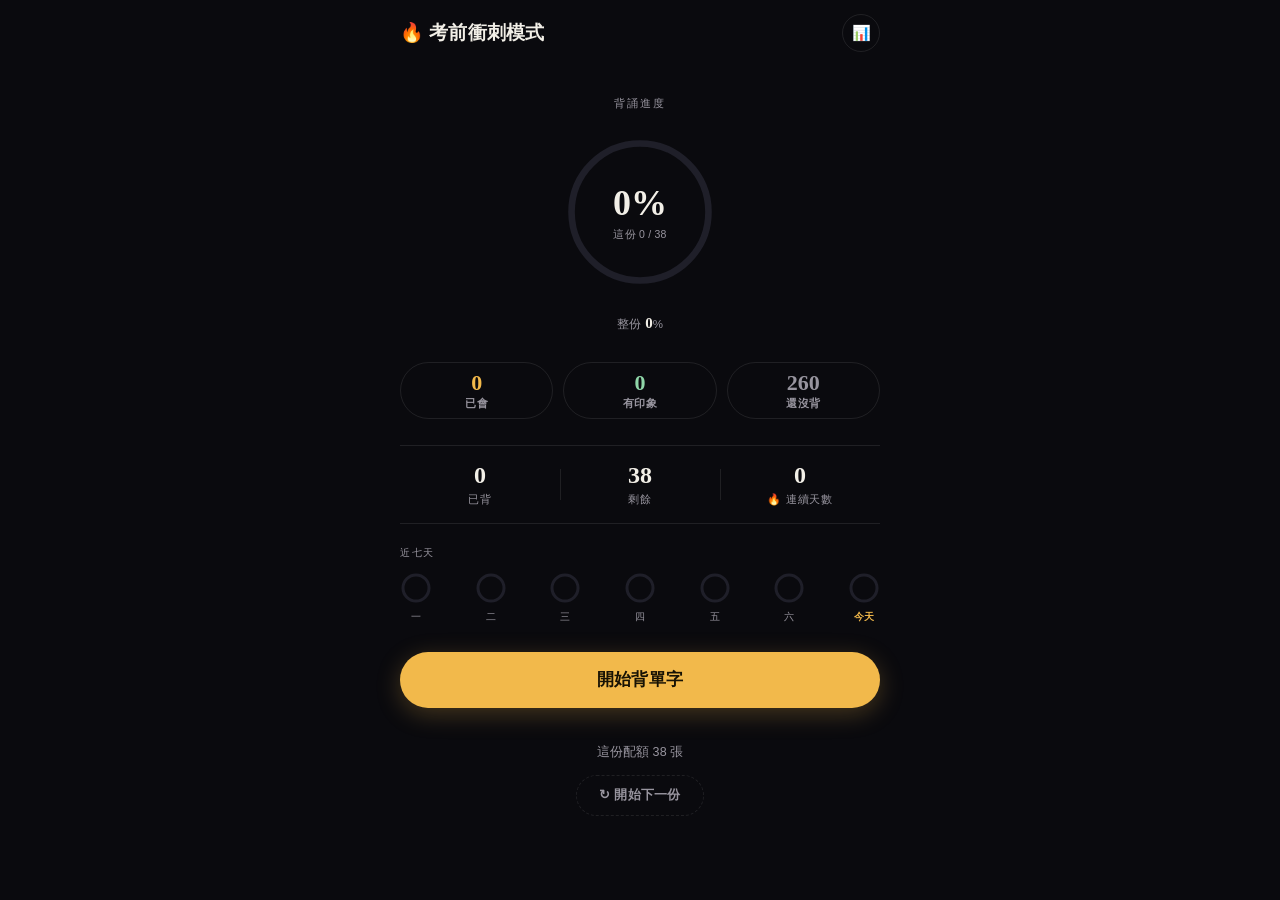
==== cram/index.html @ 6e229476 "新增暫用的考前衝刺模式 (cram/) 獨立子資料夾,260 個高頻/易忘單字,獨立 storage key 跟 gist 同步設定, 完全不會碰到主 app 的進度。考完可以直接刪掉整個 cram/" ====
<!DOCTYPE html>
<html lang="zh-Hant">
<head>
<meta charset="UTF-8">
<meta name="viewport" content="width=device-width, initial-scale=1, viewport-fit=cover, maximum-scale=1">
<meta name="theme-color" content="#0f1115">
<title>考前衝刺｜字根單字通勤機</title>
<link rel="manifest" href="manifest.json">
<link rel="icon" href="icon-192.png">
<link rel="apple-touch-icon" href="apple-touch-icon.png">
<meta name="apple-mobile-web-app-capable" content="yes">
<meta name="apple-mobile-web-app-status-bar-style" content="black-translucent">
<meta name="apple-mobile-web-app-title" content="單字通勤機">
<link rel="stylesheet" href="style.css">
</head>
<body>

<div id="app">

  <!-- HOME -->
  <section id="view-home" class="view active">
    <header class="topbar">
      <div class="brand">🔥 考前衝刺模式</div>
      <button id="btn-stats" class="icon-btn" title="統計">📊</button>
    </header>

    <div class="home-hero">
      <div class="hero-label">背誦進度</div>
      <div class="progress-ring-wrap">
        <svg viewBox="0 0 120 120" class="progress-ring">
          <circle cx="60" cy="60" r="52" class="ring-bg"/>
          <circle cx="60" cy="60" r="52" class="ring-fg" id="ring-fg"/>
        </svg>
        <div class="ring-label">
          <div id="ring-pct">0%</div>
          <div class="ring-small" id="ring-count">這份 0 / 0</div>
        </div>
      </div>
      <div class="home-breakdown" id="home-breakdown"></div>
    </div>

    <div class="tier-row">
      <div class="tier-chip known"><span id="home-count-known">0</span><label>已會</label></div>
      <div class="tier-chip impress"><span id="home-count-impress">0</span><label>有印象</label></div>
      <div class="tier-chip new"><span id="home-count-new">0</span><label>還沒背</label></div>
    </div>

    <div class="stat-row">
      <div class="stat-chip"><span id="stat-due">0</span><label>已背</label></div>
      <div class="stat-chip"><span id="stat-new">0</span><label>剩餘</label></div>
      <div class="stat-chip"><span id="stat-streak">0</span><label>🔥 連續天數</label></div>
    </div>

    <div class="week-section">
      <div class="week-label">近七天</div>
      <div class="week-row" id="week-strip"></div>
    </div>

    <button id="btn-start-session" class="cta-btn">開始背單字</button>

    <div class="home-foot">
      <div class="home-quota-note" id="home-quota-note">—</div>
      <button id="btn-new-day" class="ghost-btn">↻ 開始下一份</button>
    </div>
  </section>

  <!-- FLASHCARD SESSION -->
  <section id="view-session" class="view">
    <header class="topbar">
      <button id="btn-exit-session" class="icon-btn">✕</button>
      <div class="session-progress-mid">
        <div class="session-progress-bar"><div id="session-progress-fill"></div></div>
        <div class="session-progress-label">
          <span id="session-progress-count">0 / 0</span>
          <span id="session-progress-pct">0%</span>
        </div>
      </div>
      <button id="btn-session-settings" class="icon-btn" title="設定" aria-label="設定">
        <svg viewBox="0 0 24 24" width="15" height="15" fill="none" stroke="currentColor" stroke-width="2" stroke-linecap="round"><path d="M3.5 7h11M3.5 12h6M3.5 17h13"/><circle cx="18" cy="7" r="2.3"/><circle cx="13" cy="12" r="2.3"/><circle cx="20.5" cy="17" r="2.3"/></svg>
      </button>
    </header>

    <div id="session-panel" class="session-panel" hidden>
      <div class="sp-head">卡片</div>
      <div class="sp-row"><span class="sp-label">翻卡先看背面</span>
        <button id="panel-flip" class="switch" role="switch" aria-checked="false"><span class="switch-knob"></span></button></div>
      <div class="sp-divider"></div>
      <div class="sp-head">要出現的分類</div>
      <div class="sp-row"><span class="sp-label">還沒背</span>
        <button id="panel-show-new" class="switch" role="switch" aria-checked="true"><span class="switch-knob"></span></button></div>
      <div class="sp-row"><span class="sp-label">🤔 有印象</span>
        <button id="panel-show-impress" class="switch" role="switch" aria-checked="true"><span class="switch-knob"></span></button></div>
      <div class="sp-row"><span class="sp-label">✓ 已會</span>
        <button id="panel-show-known" class="switch" role="switch" aria-checked="false"><span class="switch-knob"></span></button></div>
    </div>

    <div class="card-stage">
      <div id="card-swiper">
      <div id="flashcard" class="flashcard">
        <div class="card-face card-front">
          <div class="tier-badge"></div>
          <div class="card-word" id="card-word"></div>
          <div class="card-front-example" id="card-front-example"></div>
          <div class="card-hint">點卡片看解答 · 上滑看下一個</div>
        </div>
        <div class="card-face card-back">
          <div class="tier-badge"></div>
          <div class="card-back-inner">
            <div class="card-word-row">
              <span class="card-word-small" id="card-word-back"></span>
              <button id="btn-speak" class="speak-mini" title="發音" aria-label="發音">
                <svg viewBox="0 0 24 24" aria-hidden="true"><path d="M4 9.5h3.2L12 5.2v13.6L7.2 14.5H4z"/><path d="M15.6 8.8a4.4 4.4 0 0 1 0 6.4M18.2 6.2a8 8 0 0 1 0 11.6"/></svg>
              </button>
            </div>
            <div class="card-root-back" id="card-root-back"></div>
            <div class="card-hook" id="card-mnemonic"></div>
            <div class="card-zh" id="card-zh"></div>
            <div class="card-section" id="card-example-wrap">
              <div class="card-label">例句</div>
              <div id="card-example" class="card-example"></div>
            </div>
            <div class="card-section" id="card-syn-wrap">
              <div class="card-label">同義詞</div>
              <div id="card-syn" class="card-syn"></div>
            </div>
          </div>
        </div>
      </div>
      </div>
      <div class="action-stack">
        <button id="btn-impress" class="action-btn" title="有印象,但不確定會不會忘">
          <span class="action-circle">
            <svg viewBox="0 0 24 24" aria-hidden="true"><path d="M7 4.5h9a1 1 0 0 1 1 1V20l-5.5-4-5.5 4V5.5a1 1 0 0 1 1-1z"/></svg>
          </span>
          <span class="action-label">有印象</span>
        </button>
        <button id="btn-archive" class="action-btn" title="已經會了">
          <span class="action-circle">
            <svg viewBox="0 0 24 24" aria-hidden="true"><path d="M5 12.5l4.5 4.5L19 7"/></svg>
          </span>
          <span class="action-label">已會</span>
        </button>
      </div>
    </div>
  </section>

  <!-- SESSION COMPLETE -->
  <section id="view-done" class="view">
    <div class="done-stage">
      <div class="done-emoji" id="done-emoji">🎉</div>
      <div class="done-title" id="done-title">今天的份量完成了！</div>
      <div class="done-stats" id="done-stats"></div>
      <button id="btn-done-next" class="cta-btn" style="display:none">開始下一份</button>
      <button id="btn-done-home" class="secondary-btn" style="max-width:200px">回首頁</button>
    </div>
  </section>

  <!-- STATS -->
  <section id="view-stats" class="view">
    <header class="topbar">
      <button id="btn-exit-stats" class="icon-btn">✕</button>
      <div class="brand">統計</div>
      <div style="width:32px"></div>
    </header>
    <div class="stats-body">
      <div class="stats-grid" id="stats-grid"></div>

      <h3>單字卡要出現哪幾類</h3>
      <p class="stats-note">關掉的那一類背卡時不會出現，進度條的分母也只算開著的字。隨時可以再打開，分類不會消失。</p>
      <div class="setting-row">
        <div class="setting-text">
          <div class="setting-title">還沒背 <span class="tier-count" id="count-new">0</span></div>
          <div class="setting-sub">完全還沒記起來的字</div>
        </div>
        <button id="toggle-show-new" class="switch" role="switch" aria-checked="true"><span class="switch-knob"></span></button>
      </div>
      <div class="setting-row">
        <div class="setting-text">
          <div class="setting-title">🤔 有印象 <span class="tier-count" id="count-impress">0</span></div>
          <div class="setting-sub">短期記得，但不確定會不會忘</div>
        </div>
        <button id="toggle-show-impress" class="switch" role="switch" aria-checked="true"><span class="switch-knob"></span></button>
      </div>
      <div class="setting-row">
        <div class="setting-text">
          <div class="setting-title">✓ 已會 <span class="tier-count" id="count-known">0</span></div>
          <div class="setting-sub">已經穩了，平常不用再看</div>
        </div>
        <button id="toggle-show-known" class="switch" role="switch" aria-checked="false"><span class="switch-knob"></span></button>
      </div>

      <h3>單字搜尋・改分類</h3>
      <p class="stats-note">打單字、中文意思或字根都可以找。點右邊的標籤改分類。</p>
      <input type="search" id="word-search" class="sync-input" placeholder="搜尋單字 / 中文 / 字根" style="width:100%;margin:10px 0 12px;">
      <div class="tier-filter" id="tier-filter">
        <button class="tier-chip active" data-tier="all">全部</button>
        <button class="tier-chip" data-tier="3">還沒背</button>
        <button class="tier-chip" data-tier="2">🤔 有印象</button>
        <button class="tier-chip" data-tier="1">✓ 已會</button>
      </div>
      <div id="search-list" class="archived-list"></div>

      <h3>偏好設定</h3>
      <div class="setting-row">
        <div class="setting-text">
          <div class="setting-title">卡片預設看背面</div>
          <div class="setting-sub">開啟後翻卡直接看到中文/定義，不用先點正面</div>
        </div>
        <button id="toggle-default-flip" class="switch" role="switch" aria-checked="false"><span class="switch-knob"></span></button>
      </div>
      <div class="setting-row">
        <div class="setting-text">
          <div class="setting-title">隨機順序</div>
          <div class="setting-sub">複習輪建議開啟：打亂出卡順序，避免靠「上一張是什麼」的位置記憶</div>
        </div>
        <button id="toggle-shuffle" class="switch" role="switch" aria-checked="false"><span class="switch-knob"></span></button>
      </div>
      <h3>跨裝置同步</h3>
      <p class="stats-note" id="sync-status">尚未連接。連接後手機和電腦會自動同步同一份進度。</p>
      <div id="sync-connect-box">
        <p class="stats-note">
          用你的 GitHub 帳號建立一個私人 Gist 當作同步空間：
          <a href="https://github.com/settings/tokens/new?description=LilyGRE%20Vocab%20Sync&scopes=gist" target="_blank" rel="noopener">點此建立權限僅限「gist」的 Token</a>，
          複製後貼在下面。
        </p>
        <div class="backup-row">
          <input type="password" id="sync-token-input" placeholder="貼上 GitHub Token（ghp_ 開頭）" class="sync-input">
          <button id="btn-sync-connect" class="secondary-btn">連接</button>
        </div>
      </div>
      <div id="sync-connected-box" style="display:none">
        <div class="backup-row">
          <button id="btn-sync-now" class="secondary-btn">🔄 立即同步</button>
          <button id="btn-sync-disconnect" class="secondary-btn">中斷連接</button>
        </div>
      </div>

      <h3>資料備份</h3>
      <p class="stats-note">沒連同步的話，進度只存在這個瀏覽器裡，換裝置前記得匯出備份。</p>
      <div class="backup-row">
        <button id="btn-export" class="secondary-btn">⬇️ 匯出進度</button>
        <button id="btn-import" class="secondary-btn">⬆️ 匯入進度</button>
        <input type="file" id="import-file" accept="application/json" hidden>
      </div>
      <button id="btn-reset" class="danger-btn">重置背誦進度（已會／有印象的分類不受影響）</button>
      <button id="btn-undo-reset" class="secondary-btn" style="display:none;margin-top:10px;">↩️ 復原上次重置</button>
    </div>
  </section>

</div>

<script src="data.js"></script>
<script src="app.js"></script>
<script>
if ('serviceWorker' in navigator) {
  window.addEventListener('load', () => {
    navigator.serviceWorker.register('sw.js').then((reg) => {
      // 每次開啟/回到前景都主動問一次「有沒有新版」,不要只靠瀏覽器自己的排程
      reg.update();
      document.addEventListener('visibilitychange', () => {
        if (document.visibilityState === 'visible') reg.update();
      });
    });
  });
  // 新的 service worker 一接管,代表已經有新版本了 —— 直接重新整理一次,
  // 讓使用者不用自己搞懂快取問題,永遠自動拿到最新版。
  let refreshedForNewSW = false;
  navigator.serviceWorker.addEventListener('controllerchange', () => {
    if (refreshedForNewSW) return;
    refreshedForNewSW = true;
    window.location.reload();
  });
}
</script>
</body>
</html>
---- cram/style.css ----
/* ============================================================
   單字通勤機 — Editorial Dark 設計
   全螢幕滿版、襯線大字、暖金單一主色、極簡層次
   ============================================================ */
:root{
  --bg:#0a0a0e;
  --surface:#16161d;
  --surface2:#1f1f29;
  --hairline:rgba(255,255,255,.09);
  --ink:#f2efe7;
  --ink-dim:#98959f;
  --gold:#f2b94b;
  --gold-deep:#d99a26;
  --gold-soft:rgba(242,185,75,.13);
  --sage:#8fd6a8;
  --coral:#ff6d5e;
  --danger:#ff6d5e;
  --serif:ui-serif,"New York",Georgia,"Songti TC",serif;
  --sans:-apple-system,BlinkMacSystemFont,"PingFang TC","Helvetica Neue",Arial,sans-serif;
  --safe-top:env(safe-area-inset-top,0px);
  --safe-bottom:env(safe-area-inset-bottom,0px);
}
*{box-sizing:border-box;-webkit-tap-highlight-color:transparent;}
html,body{
  margin:0;padding:0;height:100%;
  background:var(--bg);
  color:var(--ink);
  font-family:var(--sans);
  overscroll-behavior:none;
  user-select:none;
}
#app{max-width:520px;margin:0 auto;min-height:100vh;display:flex;flex-direction:column;}

.view{display:none;flex-direction:column;flex:1;min-height:100vh;padding-bottom:calc(14px + var(--safe-bottom));}
.view.active{display:flex;}

/* ---------- 通用 ---------- */
.topbar{
  display:flex;align-items:center;justify-content:space-between;
  padding:calc(14px + var(--safe-top)) 20px 10px;
  gap:12px;
}
.brand{font-family:var(--serif);font-weight:700;font-size:19px;letter-spacing:.01em;}
.icon-btn{
  background:none;border:1px solid var(--hairline);color:var(--ink);
  width:38px;height:38px;border-radius:50%;font-size:15px;
  display:flex;align-items:center;justify-content:center;cursor:pointer;flex-shrink:0;
}
.icon-btn:active{background:var(--surface2);transform:scale(.92);}
.icon-btn svg{display:block;}

/* ---------- 首頁 ---------- */
.home-hero{display:flex;flex-direction:column;align-items:center;padding:34px 24px 8px;text-align:center;}
.hero-label{font-size:11px;color:var(--ink-dim);letter-spacing:.18em;text-transform:uppercase;margin-bottom:22px;}

.progress-ring-wrap{position:relative;width:158px;height:158px;}
.progress-ring{width:158px;height:158px;transform:rotate(-90deg);}
.ring-bg{fill:none;stroke:var(--surface2);stroke-width:5;}
.ring-fg{fill:none;stroke-width:5;stroke-linecap:round;stroke:var(--gold);
  stroke-dasharray:326.7256;stroke-dashoffset:326.7256;transition:stroke-dashoffset .6s cubic-bezier(.2,.8,.3,1);}
.ring-label{position:absolute;inset:0;display:flex;flex-direction:column;align-items:center;justify-content:center;}
#ring-pct{font-family:var(--serif);font-size:36px;font-weight:700;}
.ring-small{font-size:10.5px;color:var(--ink-dim);margin-top:4px;letter-spacing:.02em;font-variant-numeric:tabular-nums;}

.home-breakdown{
  display:flex;flex-wrap:wrap;justify-content:center;gap:8px 16px;
  margin-top:24px;font-size:11.5px;color:var(--ink-dim);letter-spacing:.02em;
}
.home-breakdown span{white-space:nowrap;}
.home-breakdown b{font-family:var(--serif);font-size:15px;font-weight:700;color:var(--ink);margin-left:4px;}

/* 三分類各有幾個字,即時更新 */
.tier-row{display:flex;gap:10px;padding:22px 20px 0;}
.tier-chip{
  flex:1;text-align:center;padding:14px 6px;border-radius:16px;
  background:var(--surface);border:1px solid var(--hairline);
}
.tier-chip span{display:block;font-family:var(--serif);font-size:22px;font-weight:700;}
.tier-chip label{font-size:10.5px;color:var(--ink-dim);letter-spacing:.03em;}
.tier-chip.known span{color:var(--gold);}
.tier-chip.impress span{color:var(--sage);}

.home-foot{padding:24px 20px 10px;text-align:center;}
.home-quota-note{font-size:12.5px;color:var(--ink-dim);margin-bottom:14px;letter-spacing:.01em;}

.stat-row{
  display:flex;margin:26px 20px 4px;padding:16px 0;
  border-top:1px solid var(--hairline);border-bottom:1px solid var(--hairline);
}
.stat-chip{flex:1;text-align:center;position:relative;}
.stat-chip + .stat-chip::before{
  content:'';position:absolute;left:0;top:15%;bottom:15%;width:1px;background:var(--hairline);
}
.stat-chip span{display:block;font-family:var(--serif);font-size:24px;font-weight:700;}
.stat-chip label{font-size:11px;color:var(--ink-dim);letter-spacing:.06em;}

/* 近七天:每天一個小圈,達標打勾、沒達標就畫出完成了幾分之幾的弧 */
.week-section{padding:18px 20px 4px;}
.week-label{font-size:10px;color:var(--ink-dim);letter-spacing:.16em;text-transform:uppercase;margin-bottom:12px;}
.week-row{display:flex;justify-content:space-between;}
.week-day{display:flex;flex-direction:column;align-items:center;gap:7px;}
.week-ring-wrap{position:relative;width:32px;height:32px;}
.week-ring{width:32px;height:32px;transform:rotate(-90deg);}
.week-ring-bg{fill:none;stroke:var(--surface2);stroke-width:3;}
.week-ring-fg{
  fill:none;stroke:var(--gold);stroke-width:3;stroke-linecap:round;
  stroke-dasharray:81.68;transition:stroke-dashoffset .4s cubic-bezier(.2,.8,.3,1);
}
.week-check{
  position:absolute;inset:0;margin:auto;width:16px;height:16px;
  fill:none;stroke:var(--gold);stroke-width:2.6;stroke-linecap:round;stroke-linejoin:round;
}
.week-day-label{font-size:9.5px;color:var(--ink-dim);letter-spacing:.02em;}
.week-day.today .week-day-label{color:var(--gold);font-weight:700;}

.cta-btn{
  margin:24px 20px 12px;padding:17px;border:none;border-radius:999px;
  background:var(--gold);
  color:#171204;font-size:16.5px;font-weight:800;letter-spacing:.02em;cursor:pointer;
  box-shadow:0 6px 24px rgba(242,185,75,.25);
}
.cta-btn:active{transform:scale(.98);background:var(--gold-deep);}

.secondary-btn{
  flex:1;padding:13px 8px;border-radius:999px;border:1px solid var(--hairline);
  background:none;color:var(--ink);font-size:13.5px;font-weight:600;cursor:pointer;
}
.secondary-btn:active{background:var(--surface2);}

.ghost-btn{
  display:inline-block;padding:11px 22px;
  background:none;border:1px dashed var(--hairline);border-radius:999px;
  color:var(--ink-dim);font-size:12.5px;font-weight:600;letter-spacing:.02em;cursor:pointer;
}
.ghost-btn:active{background:var(--surface);color:var(--ink);}

/* ---------- 學習畫面(全螢幕滿版) ---------- */
.session-progress-mid{flex:1;display:flex;flex-direction:column;gap:6px;}
.session-progress-bar{width:100%;height:3px;background:var(--surface2);border-radius:2px;overflow:hidden;}
#session-progress-fill{height:100%;width:0;background:var(--gold);border-radius:2px;transition:width .4s cubic-bezier(.2,.8,.3,1);}
.session-progress-label{display:flex;justify-content:space-between;font-size:11px;font-weight:700;color:var(--ink-dim);letter-spacing:.08em;}
#session-progress-pct{color:var(--gold);}

/* 背卡頁右上角設定面板 */
.session-panel{
  position:absolute;z-index:30;
  top:calc(10px + var(--safe-top) + 40px);right:14px;width:238px;
  padding:6px 15px 12px;
  background:var(--surface2);border:1px solid var(--hairline);border-radius:16px;
  box-shadow:0 18px 44px rgba(0,0,0,.55);
}
.session-panel .sp-head{
  font-size:9.5px;color:var(--ink-dim);letter-spacing:.16em;text-transform:uppercase;
  font-weight:700;margin:11px 0 1px;
}
.session-panel .sp-row{
  display:flex;align-items:center;justify-content:space-between;gap:12px;padding:9px 0;
}
.session-panel .sp-label{font-size:13.5px;font-weight:600;}
.session-panel .sp-divider{height:1px;background:var(--hairline);margin:5px 0;}
.session-panel .switch{width:42px;height:25px;}
.session-panel .switch-knob{width:19px;height:19px;}
.session-panel .switch[aria-checked="true"] .switch-knob{transform:translateX(17px);}

.card-stage{flex:1;display:flex;align-items:stretch;justify-content:center;padding:0;overflow:hidden;position:relative;}
#card-swiper{
  flex:1;display:flex;align-items:stretch;justify-content:center;perspective:1600px;
  will-change:transform,opacity;
}
.flashcard{
  width:100%;min-height:0;position:relative;
  transform-style:preserve-3d;transition:transform .5s cubic-bezier(.4,.2,.2,1);
  cursor:pointer;
}
.flashcard.flipped{transform:rotateY(180deg);}
.card-face{
  position:absolute;inset:0;padding:28px 26px;
  -webkit-backface-visibility:hidden;backface-visibility:hidden;display:flex;flex-direction:column;
  background:var(--bg);
}

/* 正面:單字 + 一句英文例句(先自己回想) */
.card-front{align-items:center;justify-content:center;text-align:center;padding:28px 30px;}
.card-word{
  font-family:var(--serif);font-size:52px;font-weight:700;
  line-height:1.08;letter-spacing:-.015em;overflow-wrap:anywhere;max-width:100%;
}
/* 例句要跟單字對齊置中,左右留一樣的邊(右邊不能為了閃按鈕多推,會歪) */
.card-front-example{
  margin:24px auto 0;max-width:330px;
  font-size:15.5px;line-height:1.75;color:#b0aca4;
  letter-spacing:.005em;text-wrap:balance;
}
.ex-target{
  color:var(--ink);font-weight:600;text-decoration:none;
  border-bottom:1.5px solid var(--gold);padding-bottom:1px;
}
/* 提示文字擺在操作鈕上方,兩個都置中,不會疊在一起 */
.card-hint{position:absolute;bottom:112px;left:0;right:0;color:var(--ink-dim);font-size:11px;opacity:.65;letter-spacing:.05em;}

/* 分類標籤:卡片左上角一個純色小長條,一眼看出這張卡現在是哪一類,
   「還沒背」不顯示(維持乾淨)。故意不放文字 —— 背面翻過去時 iOS Safari
   的 backface-visibility 有時會透出一點鏡像殘影,純色色塊鏡像看起來
   還是同一塊顏色,文字鏡像就會變成看得出來的反字,很明顯很醜。 */
.tier-badge{
  position:absolute;top:28px;left:26px;z-index:2;
  width:26px;height:6px;border-radius:3px;
  display:none;background:transparent;
}
#flashcard.tier-impress .tier-badge{display:block;background:var(--sage);}
#flashcard.tier-known .tier-badge{display:block;background:var(--gold);}

/* 背面:條目排版 */
.card-back{transform:rotateY(180deg);overflow-y:auto;align-items:stretch;justify-content:flex-start;-webkit-overflow-scrolling:touch;}
.card-back-inner{margin:auto 0;width:100%;padding-bottom:110px;}
/* 單字 + 小喇叭並排,只唸這個字 */
.card-word-row{display:flex;align-items:center;gap:10px;margin-bottom:8px;}
.card-word-small{font-family:var(--serif);font-size:34px;font-weight:700;letter-spacing:-.01em;}
.speak-mini{
  flex-shrink:0;width:30px;height:30px;padding:0;border-radius:50%;
  background:none;border:1px solid var(--hairline);color:var(--ink-dim);
  display:flex;align-items:center;justify-content:center;cursor:pointer;
  transition:color .15s,border-color .15s;
}
.speak-mini svg{width:15px;height:15px;fill:none;stroke:currentColor;stroke-width:1.9;stroke-linecap:round;stroke-linejoin:round;}
.speak-mini:active{color:var(--gold);border-color:var(--gold);transform:scale(.88);}
/* 字根:金色一行 + 底下一行淡色註解。原本包成藥丸狀,字根一長就撐成兩行很笨重 */
.card-root-back{margin-bottom:20px;}
.card-root-back b{
  display:block;font-size:12.5px;font-weight:700;
  letter-spacing:.14em;color:var(--gold);text-transform:uppercase;
}
.card-root-back span{
  display:block;margin-top:3px;font-size:12px;color:var(--ink-dim);letter-spacing:.02em;
}
.card-hook{
  font-size:18.5px;line-height:1.6;color:var(--gold);font-weight:600;
  border-left:3px solid var(--gold);
  padding:4px 0 4px 14px;margin-bottom:18px;
}
.card-zh{font-size:22px;line-height:1.5;font-weight:800;margin-bottom:16px;}
.card-section{margin-bottom:15px;}
.card-label{font-size:10.5px;color:var(--ink-dim);font-weight:700;letter-spacing:.16em;text-transform:uppercase;margin-bottom:6px;}
.card-example{font-size:14.5px;line-height:1.75;color:#c9c5bc;}
.card-example .ex-en{display:block;}
.card-example .ex-zh{display:block;margin-top:5px;font-size:13px;color:var(--ink-dim);line-height:1.7;}
.card-example .ex-en + .ex-zh + .ex-en{margin-top:14px;}
.card-syn{display:flex;flex-wrap:wrap;gap:7px;}
.syn-chip{
  font-size:12.5px;font-weight:600;color:var(--ink);
  border:1px solid var(--hairline);background:var(--surface);
  padding:5px 12px;border-radius:999px;
}
/* 動作鈕置底置中,不管左右手單手拿都同樣按得到,不用特別設定 */
.action-stack{
  position:absolute;left:0;right:0;bottom:22px;z-index:6;
  display:flex;flex-direction:row;justify-content:center;gap:22px;
}
.action-btn{
  background:none;border:none;padding:0;cursor:pointer;
  display:flex;flex-direction:column;align-items:center;gap:8px;
}
.action-circle{
  width:50px;height:50px;border-radius:50%;
  background:rgba(255,255,255,.045);
  backdrop-filter:blur(12px);-webkit-backdrop-filter:blur(12px);
  border:1px solid var(--hairline);color:var(--ink-dim);
  display:flex;align-items:center;justify-content:center;
  transition:background .18s,border-color .18s,color .18s;
}
.action-circle svg{
  width:19px;height:19px;fill:none;stroke:currentColor;
  stroke-width:1.7;stroke-linecap:round;stroke-linejoin:round;
}
.action-btn:active .action-circle{transform:scale(.88);}
.action-label{font-size:10px;font-weight:700;letter-spacing:.03em;color:var(--ink-dim);transition:color .18s;}
/* 標成該分類時只留一個淡色暈染 + 描邊上色,不整顆塗死 —— 跟其他「選中」狀態
   (day-dot.current、tier-chip.active)是同一套語言,才不會突兀。
   再按一次可以退回「還沒背」。 */
#btn-archive.on .action-circle{border-color:var(--gold);color:var(--gold);background:var(--gold-soft);}
#btn-archive.on .action-label{color:var(--gold);}
#btn-impress.on .action-circle{border-color:var(--sage);color:var(--sage);background:rgba(143,214,168,.13);}
#btn-impress.on .action-label{color:var(--sage);}

/* ---------- 完成 ---------- */
.done-stage{flex:1;display:flex;flex-direction:column;align-items:center;justify-content:center;text-align:center;padding:24px;gap:10px;}
.done-emoji{font-size:52px;}
.done-title{font-family:var(--serif);font-size:28px;font-weight:700;}
.done-stats{color:var(--ink-dim);font-size:14.5px;line-height:1.7;margin-bottom:14px;}
/* .secondary-btn 有 flex:1(給 .backup-row 那種橫排用),完成頁是直排會被撐很長 */
.done-stage .secondary-btn{flex:none;}

/* ---------- 統計 ---------- */
.stats-body{padding:0 20px 34px;}
.stats-grid{display:grid;grid-template-columns:1fr 1fr;gap:10px;margin:12px 0 8px;}
.stats-grid .stat-chip{
  background:var(--surface);border-radius:18px;padding:16px 8px;text-align:center;
}
.stats-grid .stat-chip + .stat-chip::before{display:none;}
.stats-body h3{
  font-size:11px;color:var(--ink-dim);margin:26px 0 10px;
  letter-spacing:.16em;text-transform:uppercase;font-weight:700;
}
.stats-note{font-size:12.5px;color:var(--ink-dim);line-height:1.6;}

.archived-list{display:flex;flex-direction:column;margin-bottom:16px;}
.archived-empty{font-size:12.5px;color:var(--ink-dim);padding:6px 2px 14px;}

/* 單字搜尋 / 分類管理 */
.tier-count{font-size:12px;color:var(--ink-dim);font-weight:700;margin-left:4px;}
.tier-filter{display:flex;gap:7px;flex-wrap:wrap;margin-bottom:10px;}
.tier-chip{
  padding:7px 13px;border-radius:999px;border:1px solid var(--hairline);
  background:none;color:var(--ink-dim);font-size:12.5px;font-weight:700;cursor:pointer;
}
.tier-chip.active{border-color:var(--gold);color:var(--gold);background:var(--gold-soft);}
.search-row{
  display:flex;align-items:center;justify-content:space-between;gap:10px;
  padding:11px 2px;border-bottom:1px solid var(--hairline);
}
.search-row .sr-main{min-width:0;flex:1;}
.search-row .aw{font-family:var(--serif);font-weight:700;font-size:15px;display:block;}
.search-row .az{
  font-size:11.5px;color:var(--ink-dim);display:block;margin-top:2px;
  overflow:hidden;text-overflow:ellipsis;white-space:nowrap;
}
.sr-tiers{display:flex;gap:5px;flex-shrink:0;}
.tier-btn{
  padding:6px 9px;border-radius:999px;border:1px solid var(--hairline);
  background:none;color:var(--ink-dim);font-size:11px;font-weight:700;cursor:pointer;white-space:nowrap;
}
.tier-btn.on{border-color:var(--gold);color:var(--gold);background:var(--gold-soft);}

.setting-row{
  display:flex;align-items:center;justify-content:space-between;gap:14px;
  padding:15px 2px;margin-bottom:6px;border-bottom:1px solid var(--hairline);
}
.setting-title{font-size:15px;font-weight:700;}
.setting-sub{font-size:12px;color:var(--ink-dim);margin-top:3px;line-height:1.5;}
.switch{
  flex-shrink:0;width:48px;height:29px;border-radius:16px;border:none;
  background:var(--surface2);position:relative;cursor:pointer;padding:0;transition:background .2s;
}
.switch[aria-checked="true"]{background:var(--gold);}
.switch-knob{
  position:absolute;top:3px;left:3px;width:23px;height:23px;border-radius:50%;
  background:#fff;transition:transform .2s;
}
.switch[aria-checked="true"] .switch-knob{transform:translateX(19px);}

.backup-row{display:flex;gap:10px;margin:12px 0 18px;}
.sync-input{
  flex:1;min-width:0;padding:13px 16px;border-radius:999px;border:1px solid var(--hairline);
  background:var(--surface);color:var(--ink);font-size:13px;
}
.sync-input::placeholder{color:var(--ink-dim);}
#sync-status.ok{color:var(--sage);}
#sync-status.err{color:var(--coral);}
.danger-btn{
  width:100%;padding:14px;border:1px solid rgba(255,109,94,.35);border-radius:999px;
  background:none;color:var(--coral);font-weight:700;cursor:pointer;font-size:14px;
}
a{color:var(--gold);}

@media (max-width:360px){
  .card-word{font-size:44px;}
}
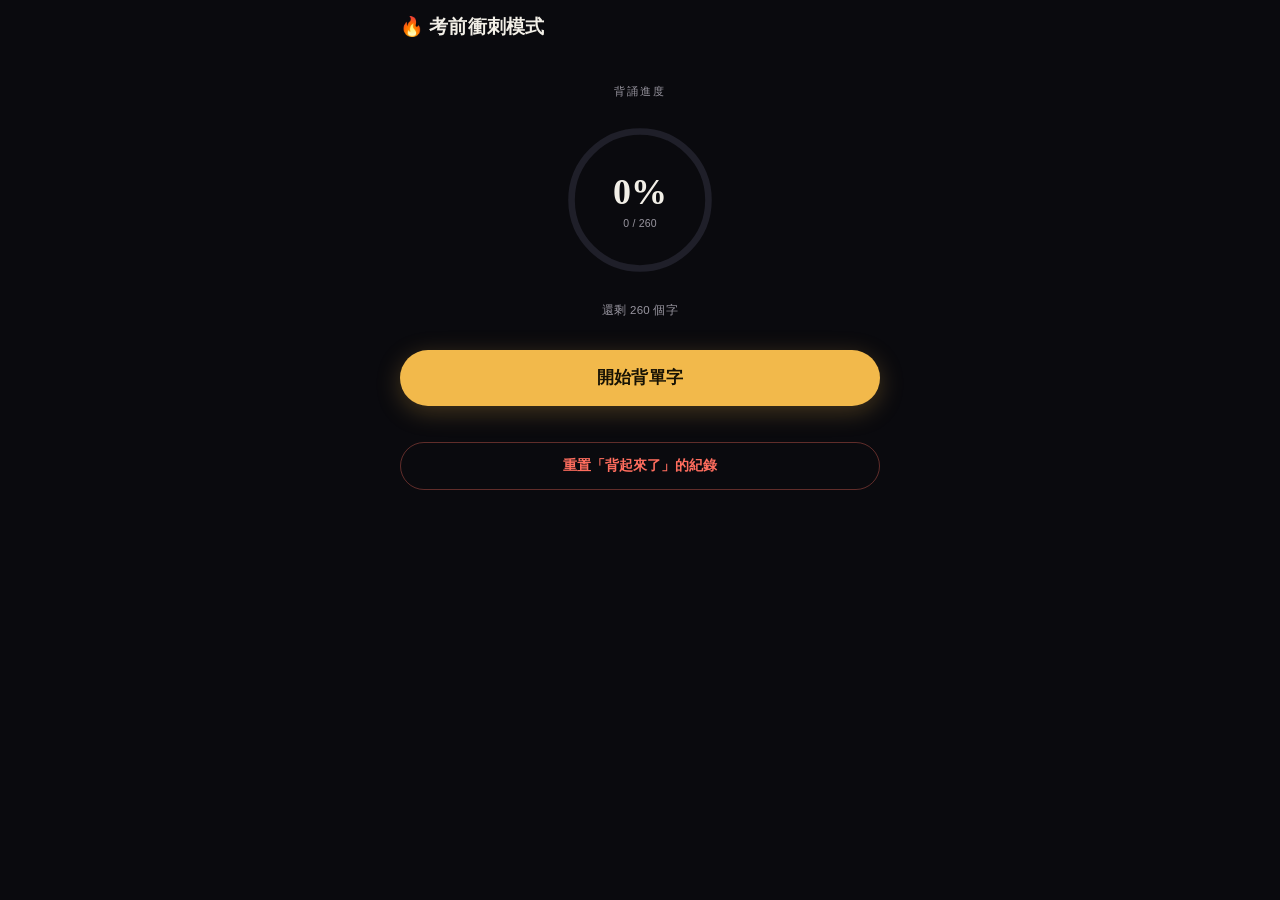
==== commit 6a5e0972: "簡化考前衝刺模式:只留一條總進度條 + 一顆「背起來了」按鈕 拿掉三分類、配額、近七天、連續天數、跨裝置同步、單字搜尋等功能, 考前衝刺只需要知道 260 字裡背起來了多少、以及一顆分類按鈕。  Co" ====
--- a/cram/index.html
+++ b/cram/index.html
@@ -10,7 +10,7 @@
 <link rel="apple-touch-icon" href="apple-touch-icon.png">
 <meta name="apple-mobile-web-app-capable" content="yes">
 <meta name="apple-mobile-web-app-status-bar-style" content="black-translucent">
-<meta name="apple-mobile-web-app-title" content="單字通勤機">
+<meta name="apple-mobile-web-app-title" content="考前衝刺">
 <link rel="stylesheet" href="style.css">
 </head>
 <body>
@@ -21,7 +21,7 @@
   <section id="view-home" class="view active">
     <header class="topbar">
       <div class="brand">🔥 考前衝刺模式</div>
-      <button id="btn-stats" class="icon-btn" title="統計">📊</button>
+      <div style="width:32px"></div>
     </header>
 
     <div class="home-hero">
@@ -33,34 +33,16 @@
         </svg>
         <div class="ring-label">
           <div id="ring-pct">0%</div>
-          <div class="ring-small" id="ring-count">這份 0 / 0</div>
+          <div class="ring-small" id="ring-count">0 / 0</div>
         </div>
       </div>
-      <div class="home-breakdown" id="home-breakdown"></div>
-    </div>
-
-    <div class="tier-row">
-      <div class="tier-chip known"><span id="home-count-known">0</span><label>已會</label></div>
-      <div class="tier-chip impress"><span id="home-count-impress">0</span><label>有印象</label></div>
-      <div class="tier-chip new"><span id="home-count-new">0</span><label>還沒背</label></div>
-    </div>
-
-    <div class="stat-row">
-      <div class="stat-chip"><span id="stat-due">0</span><label>已背</label></div>
-      <div class="stat-chip"><span id="stat-new">0</span><label>剩餘</label></div>
-      <div class="stat-chip"><span id="stat-streak">0</span><label>🔥 連續天數</label></div>
-    </div>
-
-    <div class="week-section">
-      <div class="week-label">近七天</div>
-      <div class="week-row" id="week-strip"></div>
+      <div class="home-breakdown" id="home-note"></div>
     </div>
 
     <button id="btn-start-session" class="cta-btn">開始背單字</button>
 
     <div class="home-foot">
-      <div class="home-quota-note" id="home-quota-note">—</div>
-      <button id="btn-new-day" class="ghost-btn">↻ 開始下一份</button>
+      <button id="btn-reset" class="danger-btn">重置「背起來了」的紀錄</button>
     </div>
   </section>
 
@@ -72,39 +54,20 @@
         <div class="session-progress-bar"><div id="session-progress-fill"></div></div>
         <div class="session-progress-label">
           <span id="session-progress-count">0 / 0</span>
-          <span id="session-progress-pct">0%</span>
         </div>
       </div>
-      <button id="btn-session-settings" class="icon-btn" title="設定" aria-label="設定">
-        <svg viewBox="0 0 24 24" width="15" height="15" fill="none" stroke="currentColor" stroke-width="2" stroke-linecap="round"><path d="M3.5 7h11M3.5 12h6M3.5 17h13"/><circle cx="18" cy="7" r="2.3"/><circle cx="13" cy="12" r="2.3"/><circle cx="20.5" cy="17" r="2.3"/></svg>
-      </button>
+      <div style="width:32px"></div>
     </header>
-
-    <div id="session-panel" class="session-panel" hidden>
-      <div class="sp-head">卡片</div>
-      <div class="sp-row"><span class="sp-label">翻卡先看背面</span>
-        <button id="panel-flip" class="switch" role="switch" aria-checked="false"><span class="switch-knob"></span></button></div>
-      <div class="sp-divider"></div>
-      <div class="sp-head">要出現的分類</div>
-      <div class="sp-row"><span class="sp-label">還沒背</span>
-        <button id="panel-show-new" class="switch" role="switch" aria-checked="true"><span class="switch-knob"></span></button></div>
-      <div class="sp-row"><span class="sp-label">🤔 有印象</span>
-        <button id="panel-show-impress" class="switch" role="switch" aria-checked="true"><span class="switch-knob"></span></button></div>
-      <div class="sp-row"><span class="sp-label">✓ 已會</span>
-        <button id="panel-show-known" class="switch" role="switch" aria-checked="false"><span class="switch-knob"></span></button></div>
-    </div>
 
     <div class="card-stage">
       <div id="card-swiper">
       <div id="flashcard" class="flashcard">
         <div class="card-face card-front">
-          <div class="tier-badge"></div>
           <div class="card-word" id="card-word"></div>
           <div class="card-front-example" id="card-front-example"></div>
           <div class="card-hint">點卡片看解答 · 上滑看下一個</div>
         </div>
         <div class="card-face card-back">
-          <div class="tier-badge"></div>
           <div class="card-back-inner">
             <div class="card-word-row">
               <span class="card-word-small" id="card-word-back"></span>
@@ -128,17 +91,11 @@
       </div>
       </div>
       <div class="action-stack">
-        <button id="btn-impress" class="action-btn" title="有印象,但不確定會不會忘">
-          <span class="action-circle">
-            <svg viewBox="0 0 24 24" aria-hidden="true"><path d="M7 4.5h9a1 1 0 0 1 1 1V20l-5.5-4-5.5 4V5.5a1 1 0 0 1 1-1z"/></svg>
-          </span>
-          <span class="action-label">有印象</span>
-        </button>
-        <button id="btn-archive" class="action-btn" title="已經會了">
+        <button id="btn-memorized" class="action-btn" title="背起來了">
           <span class="action-circle">
             <svg viewBox="0 0 24 24" aria-hidden="true"><path d="M5 12.5l4.5 4.5L19 7"/></svg>
           </span>
-          <span class="action-label">已會</span>
+          <span class="action-label">背起來了</span>
         </button>
       </div>
     </div>
@@ -148,102 +105,10 @@
   <section id="view-done" class="view">
     <div class="done-stage">
       <div class="done-emoji" id="done-emoji">🎉</div>
-      <div class="done-title" id="done-title">今天的份量完成了！</div>
+      <div class="done-title" id="done-title">全部背起來了！</div>
       <div class="done-stats" id="done-stats"></div>
-      <button id="btn-done-next" class="cta-btn" style="display:none">開始下一份</button>
+      <button id="btn-done-next" class="cta-btn" style="display:none">繼續背</button>
       <button id="btn-done-home" class="secondary-btn" style="max-width:200px">回首頁</button>
-    </div>
-  </section>
-
-  <!-- STATS -->
-  <section id="view-stats" class="view">
-    <header class="topbar">
-      <button id="btn-exit-stats" class="icon-btn">✕</button>
-      <div class="brand">統計</div>
-      <div style="width:32px"></div>
-    </header>
-    <div class="stats-body">
-      <div class="stats-grid" id="stats-grid"></div>
-
-      <h3>單字卡要出現哪幾類</h3>
-      <p class="stats-note">關掉的那一類背卡時不會出現，進度條的分母也只算開著的字。隨時可以再打開，分類不會消失。</p>
-      <div class="setting-row">
-        <div class="setting-text">
-          <div class="setting-title">還沒背 <span class="tier-count" id="count-new">0</span></div>
-          <div class="setting-sub">完全還沒記起來的字</div>
-        </div>
-        <button id="toggle-show-new" class="switch" role="switch" aria-checked="true"><span class="switch-knob"></span></button>
-      </div>
-      <div class="setting-row">
-        <div class="setting-text">
-          <div class="setting-title">🤔 有印象 <span class="tier-count" id="count-impress">0</span></div>
-          <div class="setting-sub">短期記得，但不確定會不會忘</div>
-        </div>
-        <button id="toggle-show-impress" class="switch" role="switch" aria-checked="true"><span class="switch-knob"></span></button>
-      </div>
-      <div class="setting-row">
-        <div class="setting-text">
-          <div class="setting-title">✓ 已會 <span class="tier-count" id="count-known">0</span></div>
-          <div class="setting-sub">已經穩了，平常不用再看</div>
-        </div>
-        <button id="toggle-show-known" class="switch" role="switch" aria-checked="false"><span class="switch-knob"></span></button>
-      </div>
-
-      <h3>單字搜尋・改分類</h3>
-      <p class="stats-note">打單字、中文意思或字根都可以找。點右邊的標籤改分類。</p>
-      <input type="search" id="word-search" class="sync-input" placeholder="搜尋單字 / 中文 / 字根" style="width:100%;margin:10px 0 12px;">
-      <div class="tier-filter" id="tier-filter">
-        <button class="tier-chip active" data-tier="all">全部</button>
-        <button class="tier-chip" data-tier="3">還沒背</button>
-        <button class="tier-chip" data-tier="2">🤔 有印象</button>
-        <button class="tier-chip" data-tier="1">✓ 已會</button>
-      </div>
-      <div id="search-list" class="archived-list"></div>
-
-      <h3>偏好設定</h3>
-      <div class="setting-row">
-        <div class="setting-text">
-          <div class="setting-title">卡片預設看背面</div>
-          <div class="setting-sub">開啟後翻卡直接看到中文/定義，不用先點正面</div>
-        </div>
-        <button id="toggle-default-flip" class="switch" role="switch" aria-checked="false"><span class="switch-knob"></span></button>
-      </div>
-      <div class="setting-row">
-        <div class="setting-text">
-          <div class="setting-title">隨機順序</div>
-          <div class="setting-sub">複習輪建議開啟：打亂出卡順序，避免靠「上一張是什麼」的位置記憶</div>
-        </div>
-        <button id="toggle-shuffle" class="switch" role="switch" aria-checked="false"><span class="switch-knob"></span></button>
-      </div>
-      <h3>跨裝置同步</h3>
-      <p class="stats-note" id="sync-status">尚未連接。連接後手機和電腦會自動同步同一份進度。</p>
-      <div id="sync-connect-box">
-        <p class="stats-note">
-          用你的 GitHub 帳號建立一個私人 Gist 當作同步空間：
-          <a href="https://github.com/settings/tokens/new?description=LilyGRE%20Vocab%20Sync&scopes=gist" target="_blank" rel="noopener">點此建立權限僅限「gist」的 Token</a>，
-          複製後貼在下面。
-        </p>
-        <div class="backup-row">
-          <input type="password" id="sync-token-input" placeholder="貼上 GitHub Token（ghp_ 開頭）" class="sync-input">
-          <button id="btn-sync-connect" class="secondary-btn">連接</button>
-        </div>
-      </div>
-      <div id="sync-connected-box" style="display:none">
-        <div class="backup-row">
-          <button id="btn-sync-now" class="secondary-btn">🔄 立即同步</button>
-          <button id="btn-sync-disconnect" class="secondary-btn">中斷連接</button>
-        </div>
-      </div>
-
-      <h3>資料備份</h3>
-      <p class="stats-note">沒連同步的話，進度只存在這個瀏覽器裡，換裝置前記得匯出備份。</p>
-      <div class="backup-row">
-        <button id="btn-export" class="secondary-btn">⬇️ 匯出進度</button>
-        <button id="btn-import" class="secondary-btn">⬆️ 匯入進度</button>
-        <input type="file" id="import-file" accept="application/json" hidden>
-      </div>
-      <button id="btn-reset" class="danger-btn">重置背誦進度（已會／有印象的分類不受影響）</button>
-      <button id="btn-undo-reset" class="secondary-btn" style="display:none;margin-top:10px;">↩️ 復原上次重置</button>
     </div>
   </section>
 
@@ -255,15 +120,12 @@
 if ('serviceWorker' in navigator) {
   window.addEventListener('load', () => {
     navigator.serviceWorker.register('sw.js').then((reg) => {
-      // 每次開啟/回到前景都主動問一次「有沒有新版」,不要只靠瀏覽器自己的排程
       reg.update();
       document.addEventListener('visibilitychange', () => {
         if (document.visibilityState === 'visible') reg.update();
       });
     });
   });
-  // 新的 service worker 一接管,代表已經有新版本了 —— 直接重新整理一次,
-  // 讓使用者不用自己搞懂快取問題,永遠自動拿到最新版。
   let refreshedForNewSW = false;
   navigator.serviceWorker.addEventListener('controllerchange', () => {
     if (refreshedForNewSW) return;
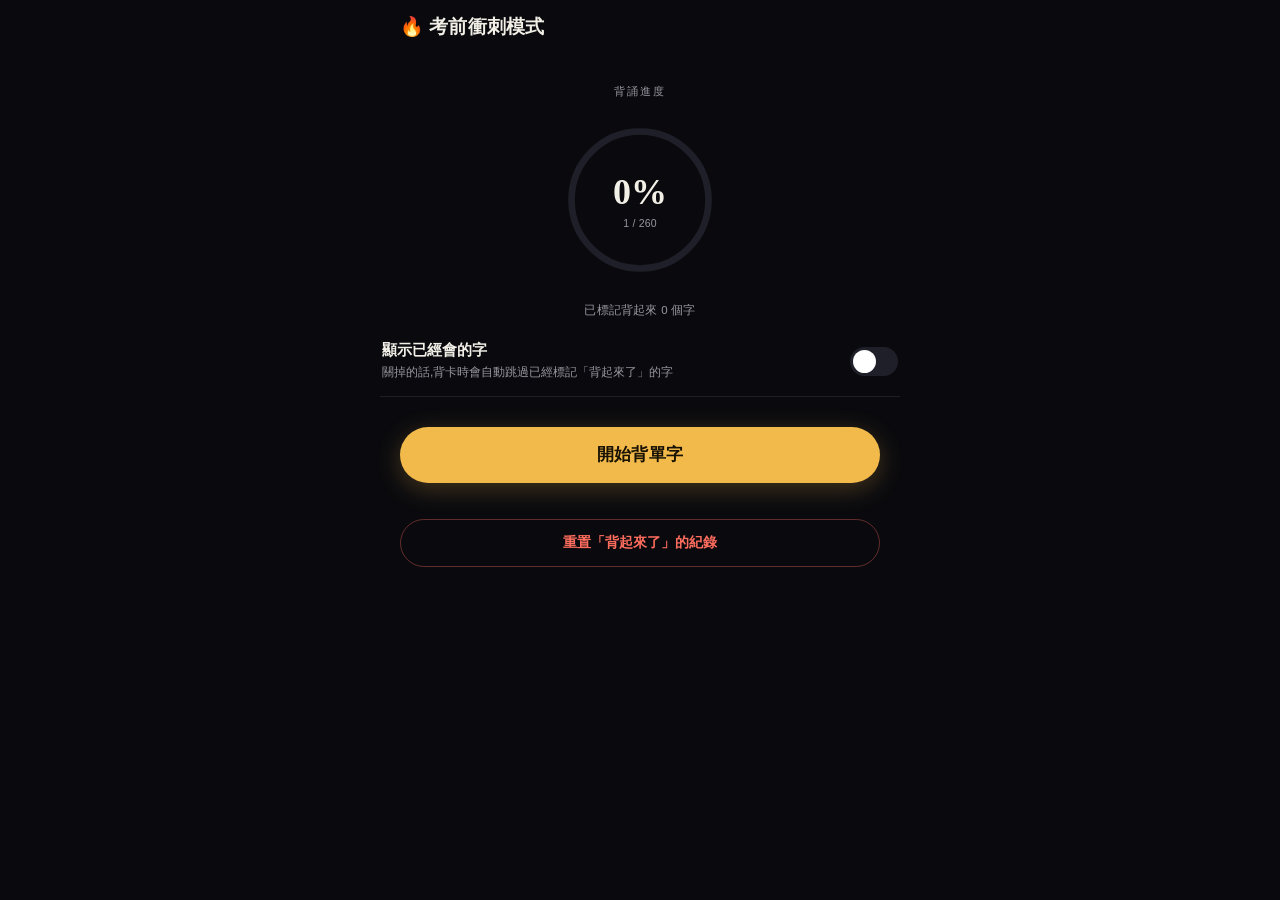
==== commit 744470b6: "考前衝刺模式補回「顯示已經會的字」開關,標記後直接滑到下一個字 跟正式版一樣加了一個開關(首頁 + 背卡頁齒輪面板都有):關掉的話背卡時 自動跳過已經按過「背起來了」的字,不管上下滑還是按鈕標記都會跳" ====
--- a/cram/index.html
+++ b/cram/index.html
@@ -39,6 +39,14 @@
       <div class="home-breakdown" id="home-note"></div>
     </div>
 
+    <div class="setting-row">
+      <div class="setting-text">
+        <div class="setting-title">顯示已經會的字</div>
+        <div class="setting-sub">關掉的話,背卡時會自動跳過已經標記「背起來了」的字</div>
+      </div>
+      <button id="toggle-show-known" class="switch" role="switch" aria-checked="false"><span class="switch-knob"></span></button>
+    </div>
+
     <button id="btn-start-session" class="cta-btn">開始背單字</button>
 
     <div class="home-foot">
@@ -56,8 +64,16 @@
           <span id="session-progress-count">0 / 0</span>
         </div>
       </div>
-      <div style="width:32px"></div>
+      <button id="btn-session-settings" class="icon-btn" title="設定" aria-label="設定">
+        <svg viewBox="0 0 24 24" width="15" height="15" fill="none" stroke="currentColor" stroke-width="2" stroke-linecap="round"><path d="M3.5 7h11M3.5 12h6M3.5 17h13"/><circle cx="18" cy="7" r="2.3"/><circle cx="13" cy="12" r="2.3"/><circle cx="20.5" cy="17" r="2.3"/></svg>
+      </button>
     </header>
+
+    <div id="session-panel" class="session-panel" hidden>
+      <div class="sp-head">卡片</div>
+      <div class="sp-row"><span class="sp-label">顯示已經會的字</span>
+        <button id="panel-show-known" class="switch" role="switch" aria-checked="false"><span class="switch-knob"></span></button></div>
+    </div>
 
     <div class="card-stage">
       <div id="card-swiper">
--- a/cram/style.css
+++ b/cram/style.css
@@ -277,10 +277,8 @@
 /* 標成該分類時只留一個淡色暈染 + 描邊上色,不整顆塗死 —— 跟其他「選中」狀態
    (day-dot.current、tier-chip.active)是同一套語言,才不會突兀。
    再按一次可以退回「還沒背」。 */
-#btn-archive.on .action-circle{border-color:var(--gold);color:var(--gold);background:var(--gold-soft);}
-#btn-archive.on .action-label{color:var(--gold);}
-#btn-impress.on .action-circle{border-color:var(--sage);color:var(--sage);background:rgba(143,214,168,.13);}
-#btn-impress.on .action-label{color:var(--sage);}
+#btn-memorized.on .action-circle{border-color:var(--gold);color:var(--gold);background:var(--gold-soft);}
+#btn-memorized.on .action-label{color:var(--gold);}
 
 /* ---------- 完成 ---------- */
 .done-stage{flex:1;display:flex;flex-direction:column;align-items:center;justify-content:center;text-align:center;padding:24px;gap:10px;}
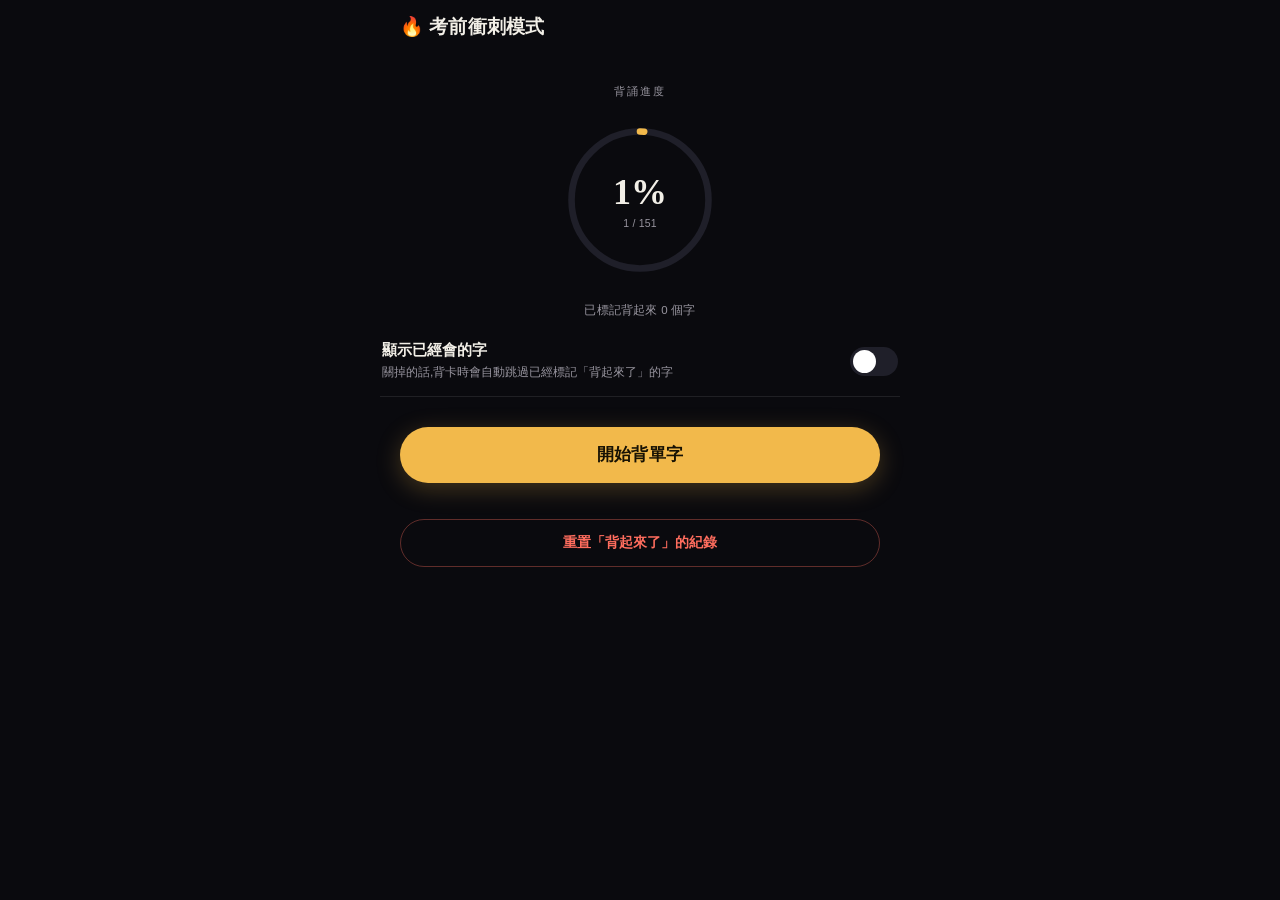
==== commit 323dbe63: "修正考前衝刺模式刷完一輪後卡住、沒辦法刷第二輪的問題 完成畫面的「繼續背」按鈕被寫死 display:none,而且就算按了,舊的 startSession() 也只會停在最後一張(因為一律接著上次的" ====
--- a/cram/index.html
+++ b/cram/index.html
@@ -123,7 +123,7 @@
       <div class="done-emoji" id="done-emoji">🎉</div>
       <div class="done-title" id="done-title">全部背起來了！</div>
       <div class="done-stats" id="done-stats"></div>
-      <button id="btn-done-next" class="cta-btn" style="display:none">繼續背</button>
+      <button id="btn-done-next" class="cta-btn">↻ 從頭再背一輪</button>
       <button id="btn-done-home" class="secondary-btn" style="max-width:200px">回首頁</button>
     </div>
   </section>
